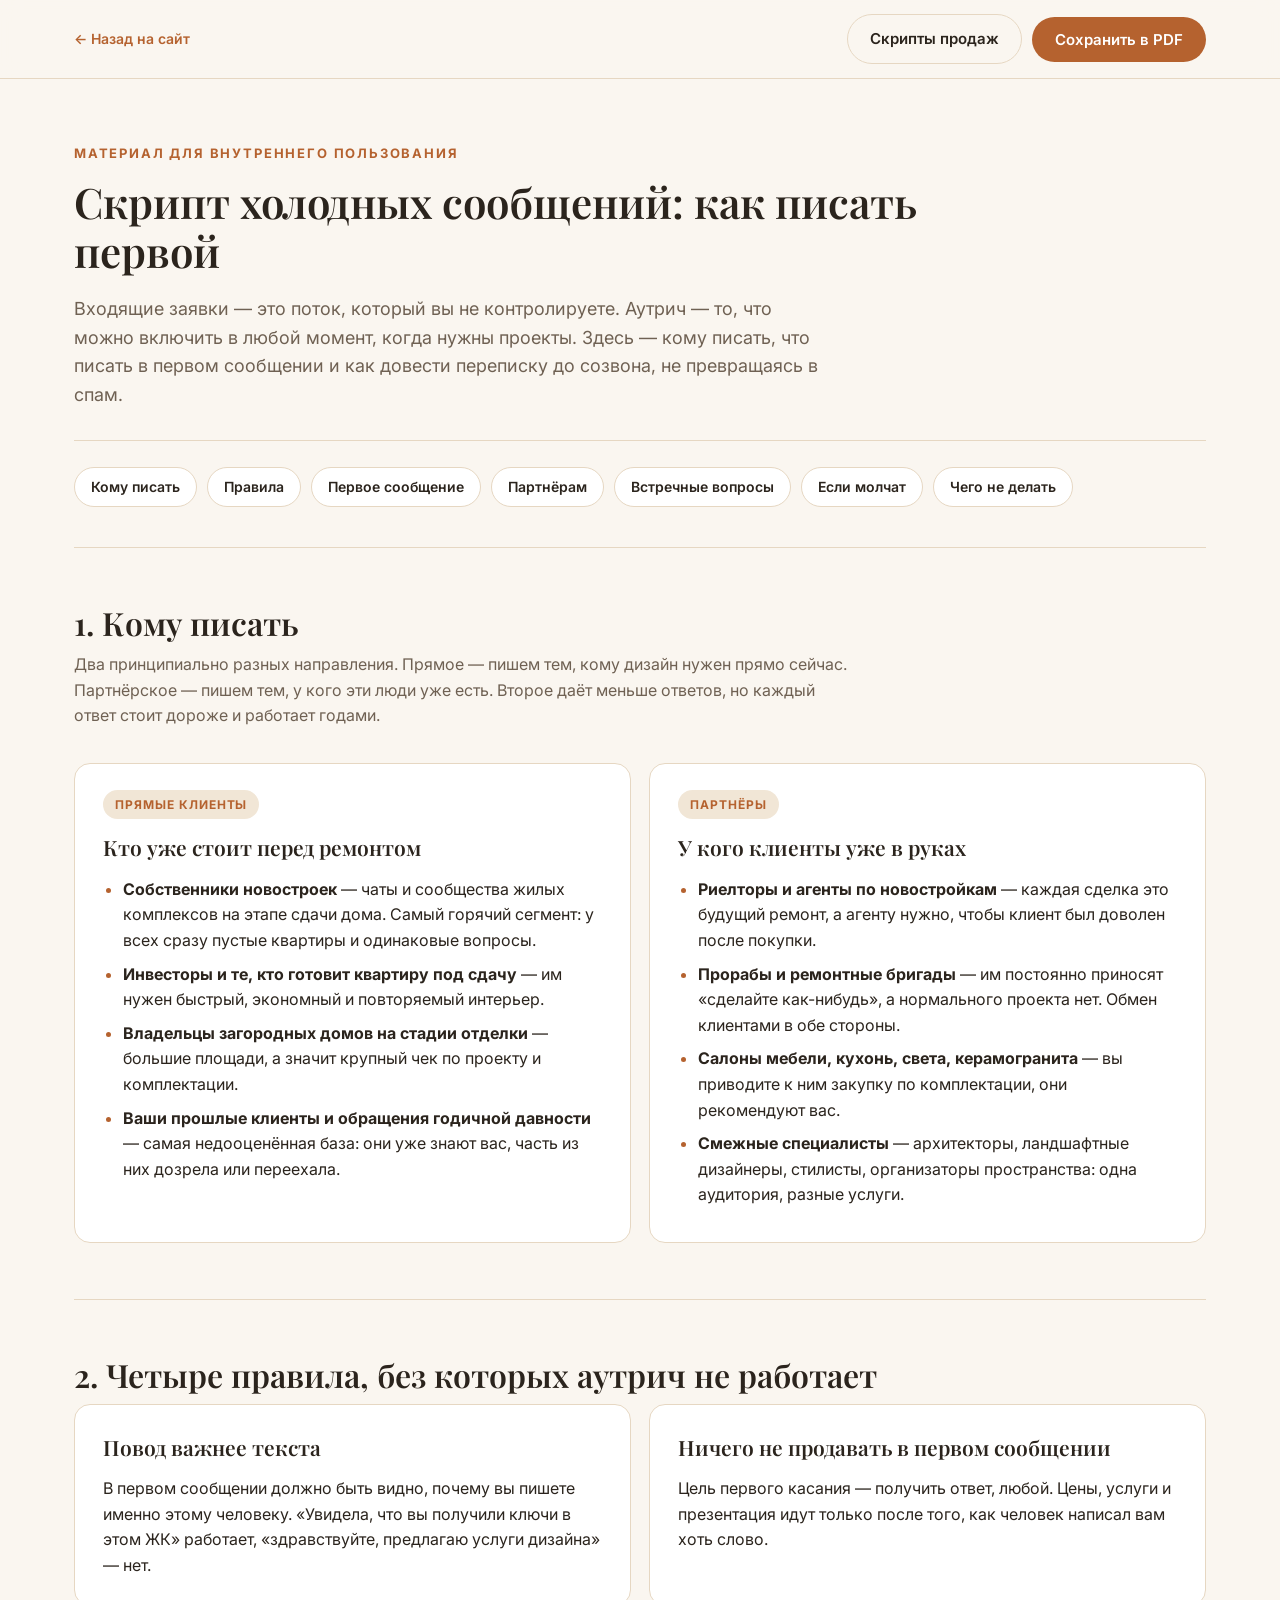
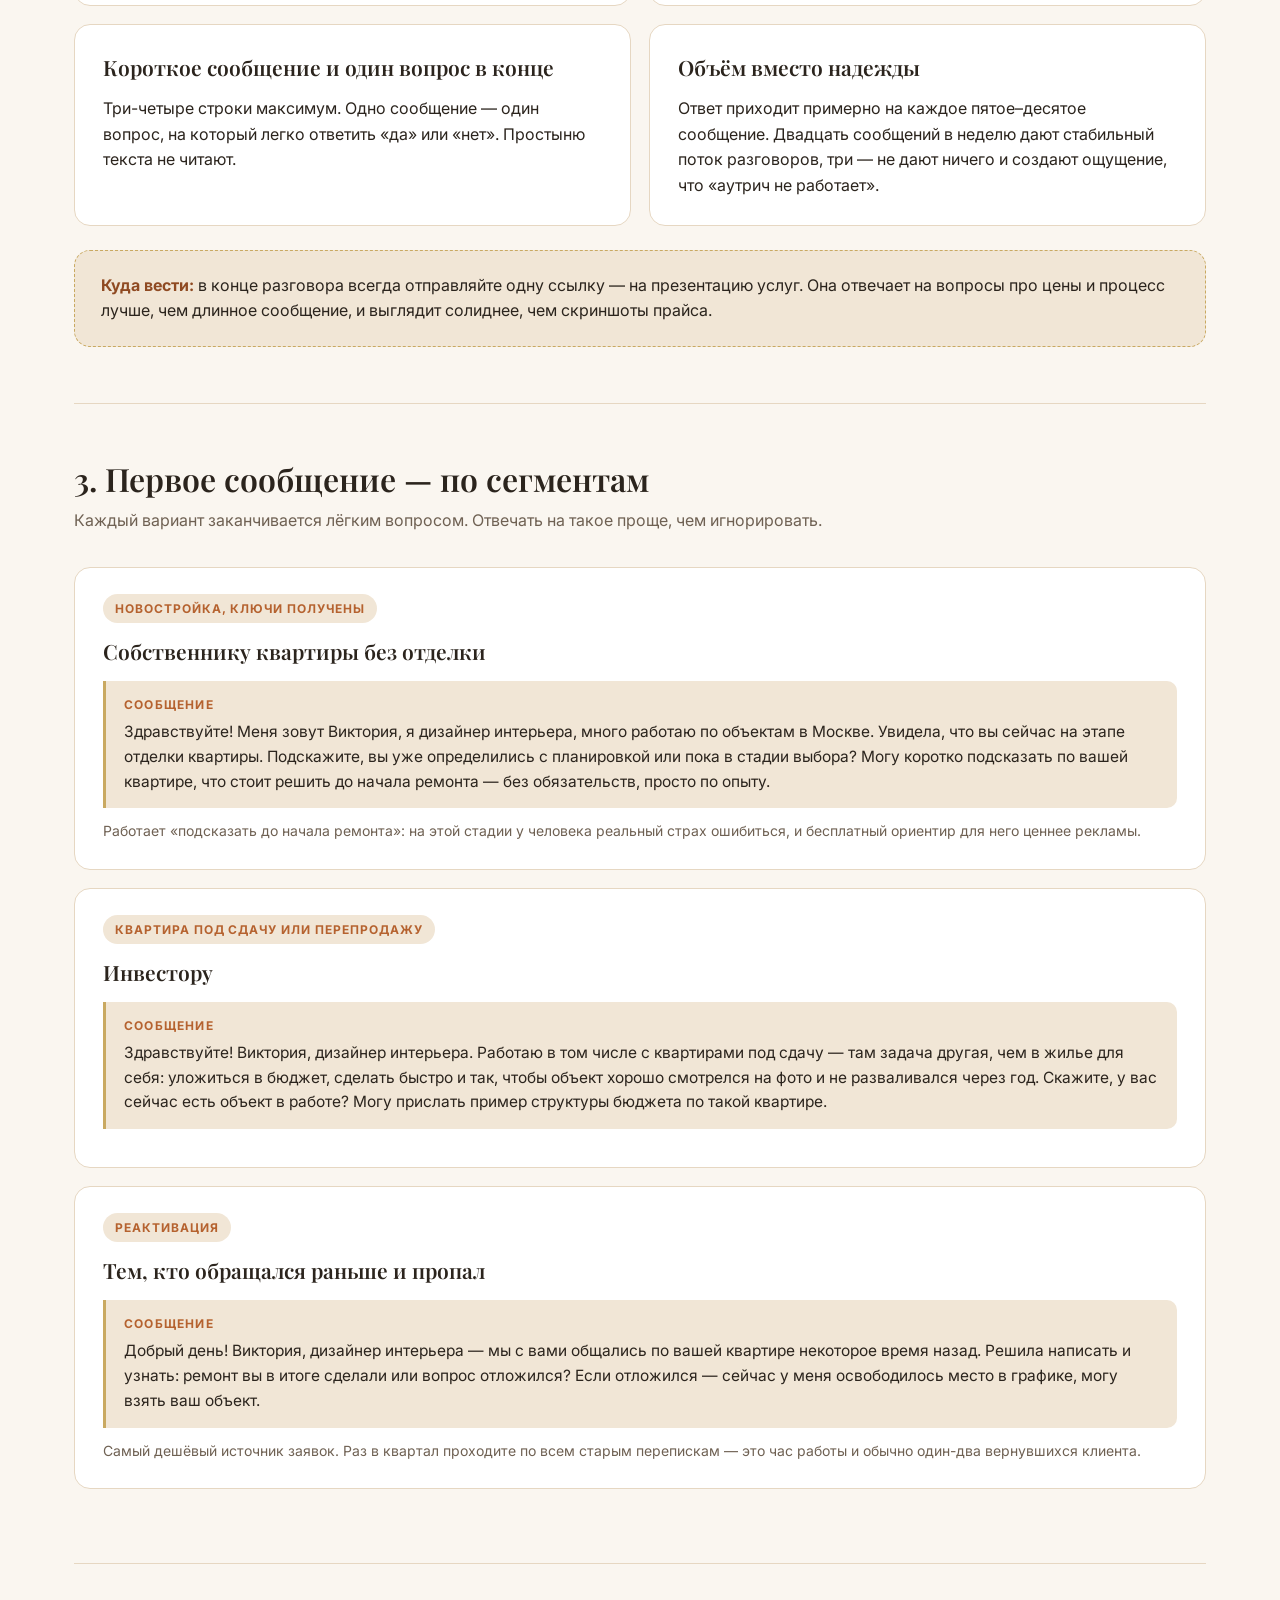
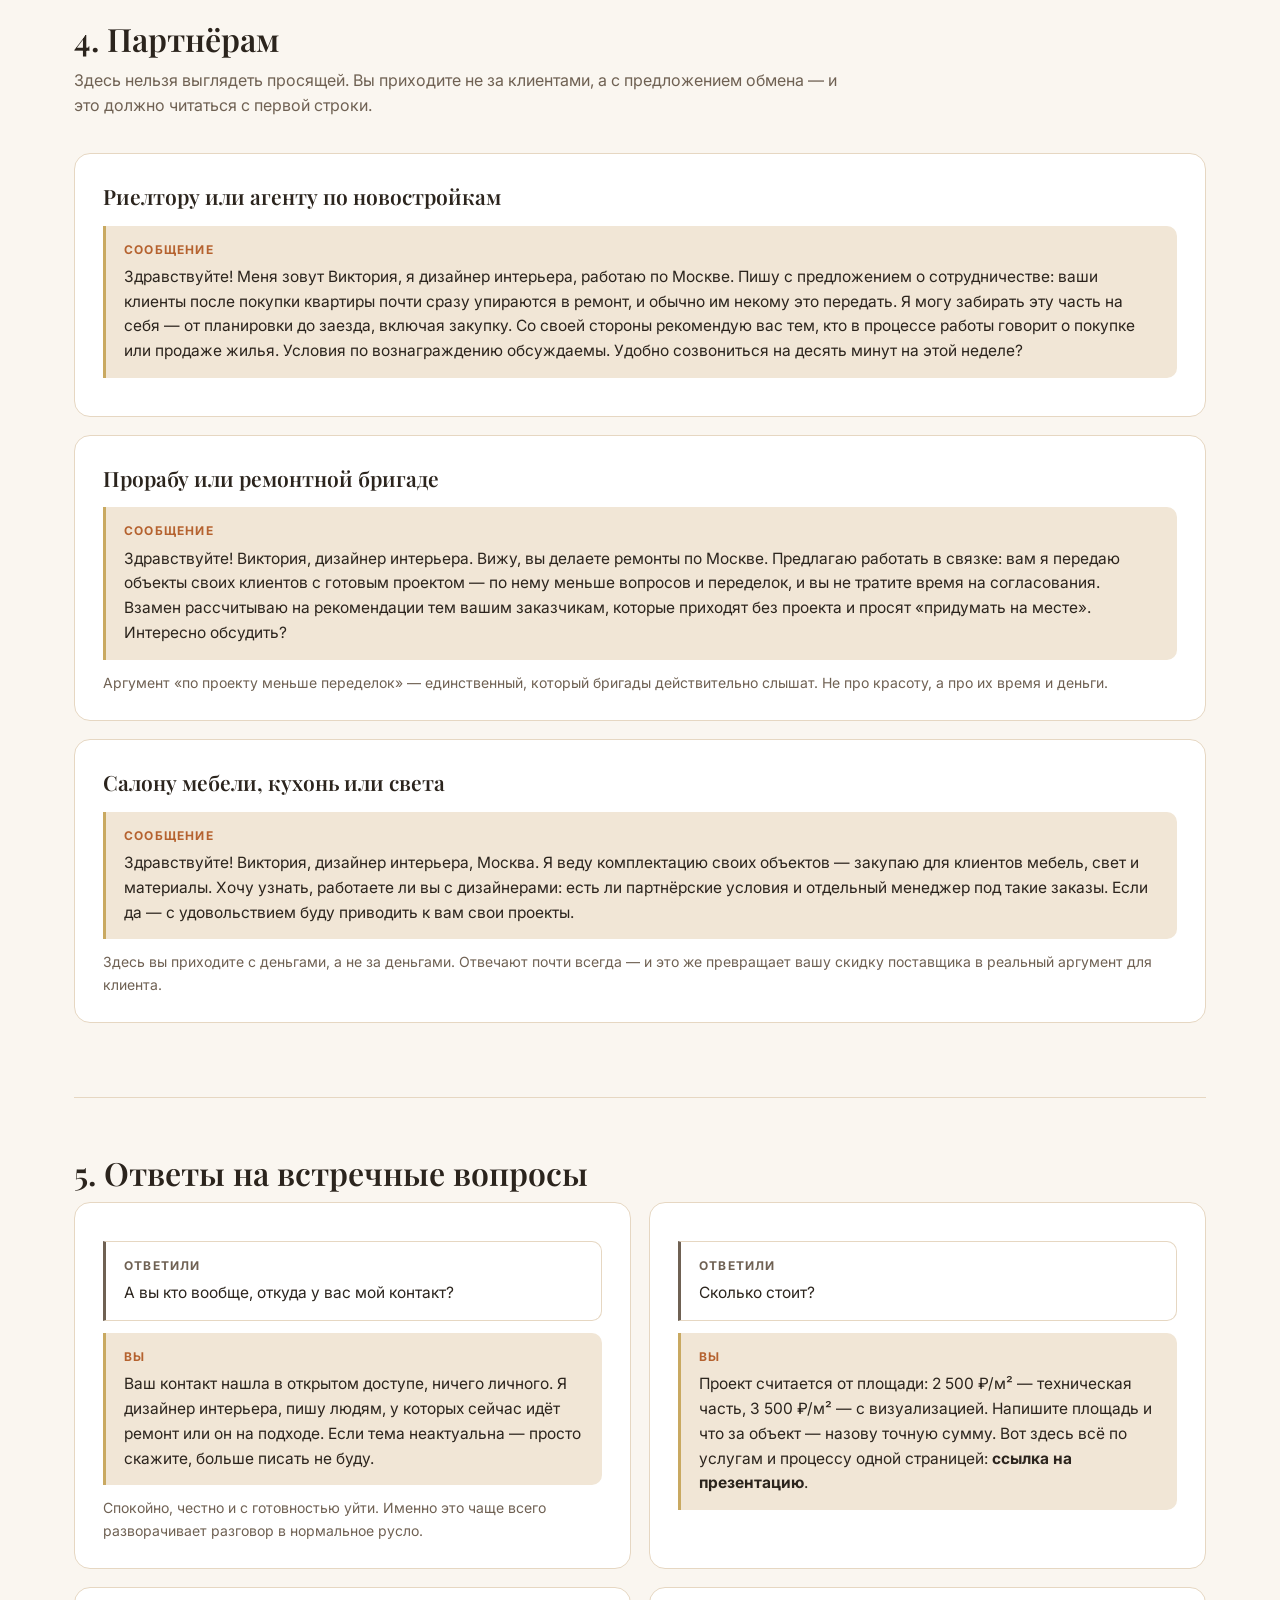
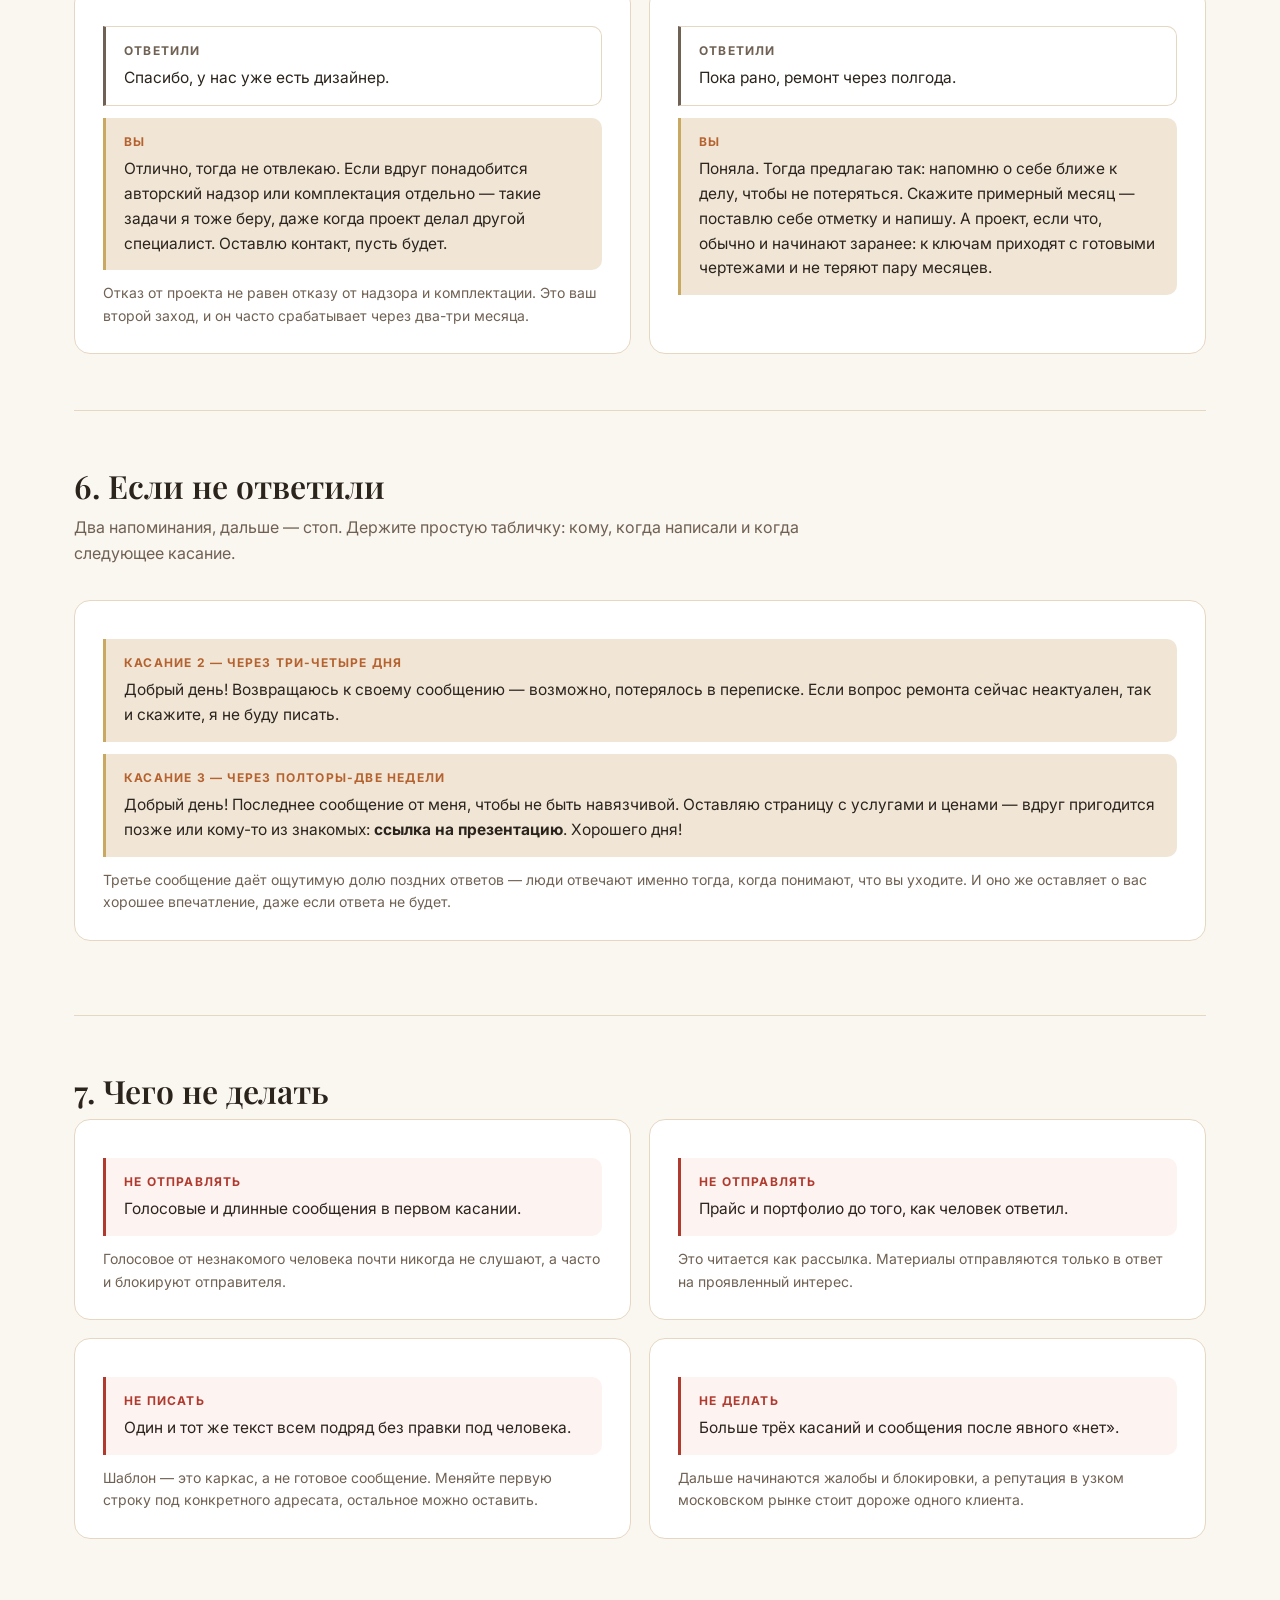
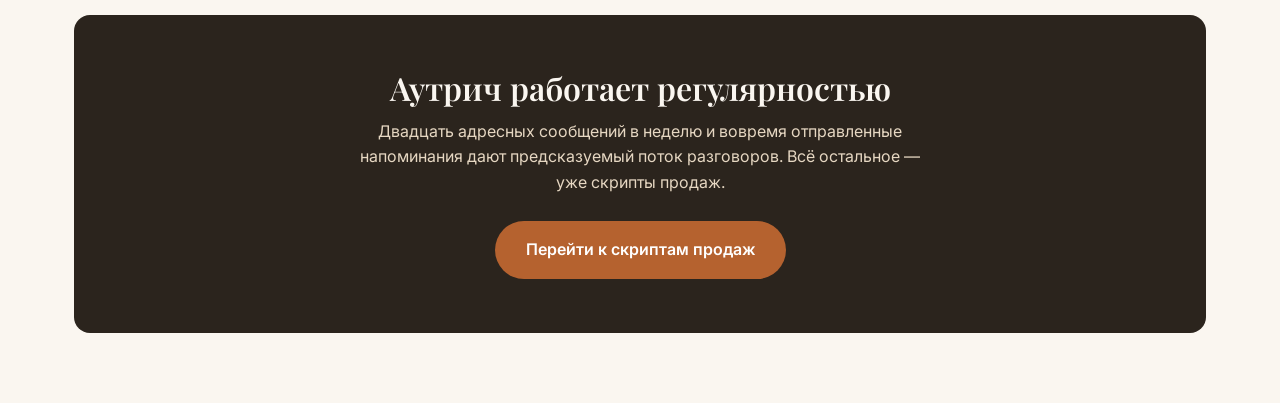
==== outreach.html @ 3065300c "Добавлены материалы: скрипты продаж, презентация услуг, скрипт аутрича Co-Authored-By: Claude Opus 5" ====
<!DOCTYPE html>
<html lang="ru">
<head>
<meta charset="UTF-8">
<meta name="viewport" content="width=device-width, initial-scale=1.0">
<title>Скрипт холодных сообщений — Виктория Стибунова, дизайн интерьера</title>
<meta name="description" content="Как писать первыми потенциальным клиентам и партнёрам: сегменты, первое сообщение, ответы на встречные вопросы, цепочка касаний.">
<meta name="robots" content="noindex">
<link rel="preconnect" href="https://fonts.googleapis.com">
<link rel="preconnect" href="https://fonts.gstatic.com" crossorigin>
<link href="https://fonts.googleapis.com/css2?family=Playfair+Display:wght@500;600;700&family=Inter:wght@400;500;600;700;800&display=swap" rel="stylesheet">
<link rel="stylesheet" href="styles.css">
<link rel="stylesheet" href="materials.css">
</head>
<body>

<div class="doc-bar">
  <div class="doc-bar__inner">
    <a href="index.html" class="doc-bar__back">← <span>Назад на сайт</span></a>
    <div class="doc-bar__actions">
      <a href="scripts.html" class="btn btn--ghost">Скрипты продаж</a>
      <button class="btn btn--primary" onclick="window.print()">Сохранить в PDF</button>
    </div>
  </div>
</div>

<div class="container">

  <section class="doc-hero">
    <p class="eyebrow">Материал для внутреннего пользования</p>
    <h1>Скрипт холодных сообщений: как писать первой</h1>
    <p class="doc-hero__lead">Входящие заявки — это поток, который вы не контролируете. Аутрич — то, что можно включить в любой момент, когда нужны проекты. Здесь — кому писать, что писать в первом сообщении и как довести переписку до созвона, не превращаясь в спам.</p>
    <nav class="toc">
      <a href="#who">Кому писать</a>
      <a href="#rules">Правила</a>
      <a href="#first">Первое сообщение</a>
      <a href="#partners">Партнёрам</a>
      <a href="#answers">Встречные вопросы</a>
      <a href="#followup">Если молчат</a>
      <a href="#stop">Чего не делать</a>
    </nav>
  </section>

  <section class="doc-section" id="who">
    <h2>1. Кому писать</h2>
    <p class="doc-section__lead">Два принципиально разных направления. Прямое — пишем тем, кому дизайн нужен прямо сейчас. Партнёрское — пишем тем, у кого эти люди уже есть. Второе даёт меньше ответов, но каждый ответ стоит дороже и работает годами.</p>

    <div class="grid-2">
      <div class="card">
        <span class="tag">Прямые клиенты</span>
        <p class="card__title">Кто уже стоит перед ремонтом</p>
        <ul class="ul">
          <li><b>Собственники новостроек</b> — чаты и сообщества жилых комплексов на этапе сдачи дома. Самый горячий сегмент: у всех сразу пустые квартиры и одинаковые вопросы.</li>
          <li><b>Инвесторы и те, кто готовит квартиру под сдачу</b> — им нужен быстрый, экономный и повторяемый интерьер.</li>
          <li><b>Владельцы загородных домов на стадии отделки</b> — большие площади, а значит крупный чек по проекту и комплектации.</li>
          <li><b>Ваши прошлые клиенты и обращения годичной давности</b> — самая недооценённая база: они уже знают вас, часть из них дозрела или переехала.</li>
        </ul>
      </div>
      <div class="card">
        <span class="tag">Партнёры</span>
        <p class="card__title">У кого клиенты уже в руках</p>
        <ul class="ul">
          <li><b>Риелторы и агенты по новостройкам</b> — каждая сделка это будущий ремонт, а агенту нужно, чтобы клиент был доволен после покупки.</li>
          <li><b>Прорабы и ремонтные бригады</b> — им постоянно приносят «сделайте как-нибудь», а нормального проекта нет. Обмен клиентами в обе стороны.</li>
          <li><b>Салоны мебели, кухонь, света, керамогранита</b> — вы приводите к ним закупку по комплектации, они рекомендуют вас.</li>
          <li><b>Смежные специалисты</b> — архитекторы, ландшафтные дизайнеры, стилисты, организаторы пространства: одна аудитория, разные услуги.</li>
        </ul>
      </div>
    </div>
  </section>

  <section class="doc-section" id="rules">
    <h2>2. Четыре правила, без которых аутрич не работает</h2>
    <div class="grid-2">
      <div class="card">
        <p class="card__title">Повод важнее текста</p>
        <p>В первом сообщении должно быть видно, почему вы пишете именно этому человеку. «Увидела, что вы получили ключи в этом ЖК» работает, «здравствуйте, предлагаю услуги дизайна» — нет.</p>
      </div>
      <div class="card">
        <p class="card__title">Ничего не продавать в первом сообщении</p>
        <p>Цель первого касания — получить ответ, любой. Цены, услуги и презентация идут только после того, как человек написал вам хоть слово.</p>
      </div>
      <div class="card">
        <p class="card__title">Короткое сообщение и один вопрос в конце</p>
        <p>Три-четыре строки максимум. Одно сообщение — один вопрос, на который легко ответить «да» или «нет». Простыню текста не читают.</p>
      </div>
      <div class="card">
        <p class="card__title">Объём вместо надежды</p>
        <p>Ответ приходит примерно на каждое пятое–десятое сообщение. Двадцать сообщений в неделю дают стабильный поток разговоров, три — не дают ничего и создают ощущение, что «аутрич не работает».</p>
      </div>
    </div>
    <div class="tip">
      <strong>Куда вести:</strong> в конце разговора всегда отправляйте одну ссылку — на презентацию услуг. Она отвечает на вопросы про цены и процесс лучше, чем длинное сообщение, и выглядит солиднее, чем скриншоты прайса.
    </div>
  </section>

  <section class="doc-section" id="first">
    <h2>3. Первое сообщение — по сегментам</h2>
    <p class="doc-section__lead">Каждый вариант заканчивается лёгким вопросом. Отвечать на такое проще, чем игнорировать.</p>

    <div class="card">
      <span class="tag">Новостройка, ключи получены</span>
      <p class="card__title">Собственнику квартиры без отделки</p>
      <div class="say">
        <span class="say__who">Сообщение</span>
        Здравствуйте! Меня зовут Виктория, я дизайнер интерьера, много работаю по объектам в Москве. Увидела, что вы сейчас на этапе отделки квартиры. Подскажите, вы уже определились с планировкой или пока в стадии выбора? Могу коротко подсказать по вашей квартире, что стоит решить до начала ремонта — без обязательств, просто по опыту.
      </div>
      <p class="card__note">Работает «подсказать до начала ремонта»: на этой стадии у человека реальный страх ошибиться, и бесплатный ориентир для него ценнее рекламы.</p>
    </div>

    <div class="card">
      <span class="tag">Квартира под сдачу или перепродажу</span>
      <p class="card__title">Инвестору</p>
      <div class="say">
        <span class="say__who">Сообщение</span>
        Здравствуйте! Виктория, дизайнер интерьера. Работаю в том числе с квартирами под сдачу — там задача другая, чем в жилье для себя: уложиться в бюджет, сделать быстро и так, чтобы объект хорошо смотрелся на фото и не разваливался через год. Скажите, у вас сейчас есть объект в работе? Могу прислать пример структуры бюджета по такой квартире.
      </div>
    </div>

    <div class="card">
      <span class="tag">Реактивация</span>
      <p class="card__title">Тем, кто обращался раньше и пропал</p>
      <div class="say">
        <span class="say__who">Сообщение</span>
        Добрый день! Виктория, дизайнер интерьера — мы с вами общались по вашей квартире некоторое время назад. Решила написать и узнать: ремонт вы в итоге сделали или вопрос отложился? Если отложился — сейчас у меня освободилось место в графике, могу взять ваш объект.
      </div>
      <p class="card__note">Самый дешёвый источник заявок. Раз в квартал проходите по всем старым перепискам — это час работы и обычно один-два вернувшихся клиента.</p>
    </div>
  </section>

  <section class="doc-section" id="partners">
    <h2>4. Партнёрам</h2>
    <p class="doc-section__lead">Здесь нельзя выглядеть просящей. Вы приходите не за клиентами, а с предложением обмена — и это должно читаться с первой строки.</p>

    <div class="card">
      <p class="card__title">Риелтору или агенту по новостройкам</p>
      <div class="say">
        <span class="say__who">Сообщение</span>
        Здравствуйте! Меня зовут Виктория, я дизайнер интерьера, работаю по Москве. Пишу с предложением о сотрудничестве: ваши клиенты после покупки квартиры почти сразу упираются в ремонт, и обычно им некому это передать. Я могу забирать эту часть на себя — от планировки до заезда, включая закупку. Со своей стороны рекомендую вас тем, кто в процессе работы говорит о покупке или продаже жилья. Условия по вознаграждению обсуждаемы. Удобно созвониться на десять минут на этой неделе?
      </div>
    </div>

    <div class="card">
      <p class="card__title">Прорабу или ремонтной бригаде</p>
      <div class="say">
        <span class="say__who">Сообщение</span>
        Здравствуйте! Виктория, дизайнер интерьера. Вижу, вы делаете ремонты по Москве. Предлагаю работать в связке: вам я передаю объекты своих клиентов с готовым проектом — по нему меньше вопросов и переделок, и вы не тратите время на согласования. Взамен рассчитываю на рекомендации тем вашим заказчикам, которые приходят без проекта и просят «придумать на месте». Интересно обсудить?
      </div>
      <p class="card__note">Аргумент «по проекту меньше переделок» — единственный, который бригады действительно слышат. Не про красоту, а про их время и деньги.</p>
    </div>

    <div class="card">
      <p class="card__title">Салону мебели, кухонь или света</p>
      <div class="say">
        <span class="say__who">Сообщение</span>
        Здравствуйте! Виктория, дизайнер интерьера, Москва. Я веду комплектацию своих объектов — закупаю для клиентов мебель, свет и материалы. Хочу узнать, работаете ли вы с дизайнерами: есть ли партнёрские условия и отдельный менеджер под такие заказы. Если да — с удовольствием буду приводить к вам свои проекты.
      </div>
      <p class="card__note">Здесь вы приходите с деньгами, а не за деньгами. Отвечают почти всегда — и это же превращает вашу скидку поставщика в реальный аргумент для клиента.</p>
    </div>
  </section>

  <section class="doc-section" id="answers">
    <h2>5. Ответы на встречные вопросы</h2>

    <div class="grid-2">
      <div class="card">
        <div class="say say--client"><span class="say__who">Ответили</span>А вы кто вообще, откуда у вас мой контакт?</div>
        <div class="say">
          <span class="say__who">Вы</span>
          Ваш контакт нашла в открытом доступе, ничего личного. Я дизайнер интерьера, пишу людям, у которых сейчас идёт ремонт или он на подходе. Если тема неактуальна — просто скажите, больше писать не буду.
        </div>
        <p class="card__note">Спокойно, честно и с готовностью уйти. Именно это чаще всего разворачивает разговор в нормальное русло.</p>
      </div>
      <div class="card">
        <div class="say say--client"><span class="say__who">Ответили</span>Сколько стоит?</div>
        <div class="say">
          <span class="say__who">Вы</span>
          Проект считается от площади: 2 500 ₽/м² — техническая часть, 3 500 ₽/м² — с визуализацией. Напишите площадь и что за объект — назову точную сумму. Вот здесь всё по услугам и процессу одной страницей: <b>ссылка на презентацию</b>.
        </div>
      </div>
      <div class="card">
        <div class="say say--client"><span class="say__who">Ответили</span>Спасибо, у нас уже есть дизайнер.</div>
        <div class="say">
          <span class="say__who">Вы</span>
          Отлично, тогда не отвлекаю. Если вдруг понадобится авторский надзор или комплектация отдельно — такие задачи я тоже беру, даже когда проект делал другой специалист. Оставлю контакт, пусть будет.
        </div>
        <p class="card__note">Отказ от проекта не равен отказу от надзора и комплектации. Это ваш второй заход, и он часто срабатывает через два-три месяца.</p>
      </div>
      <div class="card">
        <div class="say say--client"><span class="say__who">Ответили</span>Пока рано, ремонт через полгода.</div>
        <div class="say">
          <span class="say__who">Вы</span>
          Поняла. Тогда предлагаю так: напомню о себе ближе к делу, чтобы не потеряться. Скажите примерный месяц — поставлю себе отметку и напишу. А проект, если что, обычно и начинают заранее: к ключам приходят с готовыми чертежами и не теряют пару месяцев.
        </div>
      </div>
    </div>
  </section>

  <section class="doc-section" id="followup">
    <h2>6. Если не ответили</h2>
    <p class="doc-section__lead">Два напоминания, дальше — стоп. Держите простую табличку: кому, когда написали и когда следующее касание.</p>

    <div class="card">
      <div class="say">
        <span class="say__who">Касание 2 — через три-четыре дня</span>
        Добрый день! Возвращаюсь к своему сообщению — возможно, потерялось в переписке. Если вопрос ремонта сейчас неактуален, так и скажите, я не буду писать.
      </div>
      <div class="say">
        <span class="say__who">Касание 3 — через полторы-две недели</span>
        Добрый день! Последнее сообщение от меня, чтобы не быть навязчивой. Оставляю страницу с услугами и ценами — вдруг пригодится позже или кому-то из знакомых: <b>ссылка на презентацию</b>. Хорошего дня!
      </div>
      <p class="card__note">Третье сообщение даёт ощутимую долю поздних ответов — люди отвечают именно тогда, когда понимают, что вы уходите. И оно же оставляет о вас хорошее впечатление, даже если ответа не будет.</p>
    </div>
  </section>

  <section class="doc-section" id="stop">
    <h2>7. Чего не делать</h2>
    <div class="grid-2">
      <div class="card">
        <div class="say say--stop"><span class="say__who">Не отправлять</span>Голосовые и длинные сообщения в первом касании.</div>
        <p class="card__note">Голосовое от незнакомого человека почти никогда не слушают, а часто и блокируют отправителя.</p>
      </div>
      <div class="card">
        <div class="say say--stop"><span class="say__who">Не отправлять</span>Прайс и портфолио до того, как человек ответил.</div>
        <p class="card__note">Это читается как рассылка. Материалы отправляются только в ответ на проявленный интерес.</p>
      </div>
      <div class="card">
        <div class="say say--stop"><span class="say__who">Не писать</span>Один и тот же текст всем подряд без правки под человека.</div>
        <p class="card__note">Шаблон — это каркас, а не готовое сообщение. Меняйте первую строку под конкретного адресата, остальное можно оставить.</p>
      </div>
      <div class="card">
        <div class="say say--stop"><span class="say__who">Не делать</span>Больше трёх касаний и сообщения после явного «нет».</div>
        <p class="card__note">Дальше начинаются жалобы и блокировки, а репутация в узком московском рынке стоит дороже одного клиента.</p>
      </div>
    </div>
  </section>

  <div class="cta-final">
    <h2>Аутрич работает регулярностью</h2>
    <p>Двадцать адресных сообщений в неделю и вовремя отправленные напоминания дают предсказуемый поток разговоров. Всё остальное — уже скрипты продаж.</p>
    <a href="scripts.html" class="btn btn--primary btn--lg">Перейти к скриптам продаж</a>
  </div>

</div>

</body>
</html>
---- styles.css ----
:root {
  --cream: #faf6f0;
  --cream-2: #f1e6d6;
  --white: #ffffff;
  --stone: #e6d7c2;
  --ink: #2b241d;
  --ink-soft: #6f6153;
  --accent: #b5622f;
  --accent-dark: #8f4a22;
  --gold: #c9a961;
  --radius: 16px;
  --shadow: 0 20px 50px -25px rgba(43, 36, 29, 0.28);
  --font-head: 'Playfair Display', serif;
  --font-body: 'Inter', sans-serif;
}

* { box-sizing: border-box; margin: 0; padding: 0; }

html { scroll-behavior: smooth; }

body {
  font-family: var(--font-body);
  color: var(--ink);
  background: var(--cream);
  line-height: 1.6;
  -webkit-font-smoothing: antialiased;
}

img { max-width: 100%; display: block; }

.container {
  max-width: 1180px;
  margin: 0 auto;
  padding: 0 24px;
}

h1, h2, h3 {
  font-family: var(--font-head);
  color: var(--ink);
  font-weight: 600;
  line-height: 1.18;
}

a { color: inherit; text-decoration: none; }

.eyebrow {
  font-size: 13px;
  font-weight: 700;
  letter-spacing: 0.14em;
  text-transform: uppercase;
  color: var(--accent);
  margin-bottom: 14px;
}
.eyebrow--center { text-align: center; }

.section { padding: 100px 0; }
.section--alt { background: var(--cream-2); }

.section__title {
  font-size: 40px;
  max-width: 720px;
  margin-bottom: 56px;
}
.section__title--center { margin-left: auto; margin-right: auto; text-align: center; }

/* Buttons */
.btn {
  display: inline-flex;
  align-items: center;
  justify-content: center;
  gap: 8px;
  padding: 12px 22px;
  border-radius: 999px;
  font-weight: 600;
  font-size: 15px;
  border: 1.5px solid transparent;
  cursor: pointer;
  transition: all 0.2s ease;
  white-space: nowrap;
  font-family: var(--font-body);
}
.btn--primary { background: var(--accent); color: var(--white); }
.btn--primary:hover { background: var(--accent-dark); }
.btn--outline { border-color: var(--accent); color: var(--accent); }
.btn--outline:hover { background: var(--accent); color: var(--white); }
.btn--ghost { color: var(--ink); border-color: var(--stone); }
.btn--ghost:hover { border-color: var(--accent); color: var(--accent); }
.btn--lg { padding: 15px 30px; font-size: 16px; }

/* Header */
.header {
  position: sticky;
  top: 0;
  z-index: 100;
  background: rgba(250, 246, 240, 0.88);
  backdrop-filter: blur(10px);
  border-bottom: 1px solid transparent;
  transition: border-color 0.2s ease, box-shadow 0.2s ease;
}
.header.scrolled { border-color: var(--stone); box-shadow: 0 8px 24px -20px rgba(0,0,0,0.3); }
.header__inner {
  display: flex;
  align-items: center;
  justify-content: space-between;
  gap: 24px;
  min-width: 0;
  padding: 18px 24px;
}
.logo {
  flex-shrink: 0;
  font-family: var(--font-head);
  font-size: 21px;
  font-weight: 700;
  color: var(--accent);
}
.logo__suffix { font-family: var(--font-body); font-size: 13px; font-weight: 500; color: var(--ink-soft); }
.nav { display: flex; align-items: center; gap: 26px; }
.nav a { white-space: nowrap; font-size: 15px; font-weight: 500; color: var(--ink); transition: color 0.15s; }
.nav a:hover { color: var(--accent); }
.header__actions { display: flex; align-items: center; gap: 12px; flex-shrink: 0; }
.header__tg { white-space: nowrap; }
.burger { display: none; flex-direction: column; justify-content: center; gap: 5px; width: 36px; height: 36px; background: none; border: none; cursor: pointer; }
.burger span { display: block; width: 22px; height: 2px; background: var(--ink); transition: 0.2s; }
.burger.is-open span:nth-child(1) { transform: translateY(7px) rotate(45deg); }
.burger.is-open span:nth-child(2) { opacity: 0; }
.burger.is-open span:nth-child(3) { transform: translateY(-7px) rotate(-45deg); }

/* Hero */
.hero {
  padding: 72px 0 100px;
  position: relative;
  background:
    radial-gradient(circle at 85% 8%, rgba(181,98,47,0.14), transparent 45%),
    linear-gradient(180deg, var(--cream-2) 0%, var(--cream) 60%);
}
.hero__inner { display: grid; grid-template-columns: 1.1fr 0.9fr; gap: 60px; align-items: center; position: relative; z-index: 1; }
.hero__text h1 { font-size: 48px; margin-bottom: 22px; }
.hero__lead { font-size: 18px; color: var(--ink-soft); margin-bottom: 32px; max-width: 520px; }
.hero__cta { display: flex; gap: 14px; flex-wrap: wrap; margin-bottom: 48px; }
.hero__stats { display: grid; grid-template-columns: repeat(3, auto); gap: 28px; }
.stat { display: flex; flex-direction: column; }
.stat__num { font-family: var(--font-head); font-size: 28px; font-weight: 700; color: var(--accent); display: inline-block; }
.stat__suffix { font-family: var(--font-head); font-size: 28px; font-weight: 700; color: var(--accent); }
.stat__label { font-size: 13px; color: var(--ink-soft); margin-top: 4px; max-width: 140px; }

.hero__card {
  background: var(--white);
  border: 1px solid var(--stone);
  border-radius: var(--radius);
  padding: 32px;
  box-shadow: var(--shadow);
}
.hero__card-title { font-family: var(--font-head); font-size: 18px; margin-bottom: 18px; color: var(--ink); }
.hero__card-row { display: flex; justify-content: space-between; align-items: baseline; gap: 16px; padding: 12px 0; }
.hero__card-row--muted .hero__card-label,
.hero__card-row--muted .hero__card-value { color: var(--ink-soft); font-size: 14px; }
.hero__card-label { font-size: 15px; }
.hero__card-value { font-family: var(--font-head); font-weight: 700; color: var(--accent); white-space: nowrap; }
.hero__card-divider { height: 1px; background: var(--stone); margin: 8px 0; }
.hero__card-note { margin-top: 18px; font-size: 13px; color: var(--ink-soft); }

/* Advantages */
.adv-grid { display: grid; grid-template-columns: repeat(3, 1fr); gap: 28px; }
.adv { background: var(--white); border: 1px solid var(--stone); border-radius: var(--radius); padding: 30px; }
.adv__icon { width: 52px; height: 52px; border-radius: 12px; background: var(--cream-2); color: var(--accent); display: flex; align-items: center; justify-content: center; margin-bottom: 18px; }
.adv h3 { font-size: 19px; margin-bottom: 10px; }
.adv p { color: var(--ink-soft); font-size: 15px; }

/* Services */
.srv-grid { display: grid; grid-template-columns: repeat(3, 1fr); gap: 24px; }
.srv { background: var(--white); border: 1px solid var(--stone); border-radius: var(--radius); padding: 26px; display: flex; flex-direction: column; gap: 10px; }
.srv h3 { font-size: 18px; }
.srv p { color: var(--ink-soft); font-size: 14px; flex-grow: 1; }
.srv__price { font-family: var(--font-head); font-weight: 700; color: var(--accent-dark); font-size: 16px; }

/* Price table */
.price-table { overflow-x: auto; border: 1px solid var(--stone); border-radius: var(--radius); background: var(--white); }
.price-table table { width: 100%; border-collapse: collapse; min-width: 480px; }
.price-table th, .price-table td { text-align: left; padding: 16px 24px; font-size: 15px; }
.price-table th { background: var(--cream-2); font-weight: 700; color: var(--ink); }
.price-table td:last-child, .price-table th:last-child { text-align: right; font-family: var(--font-head); font-weight: 700; color: var(--accent); white-space: nowrap; }
.price-table tbody tr + tr { border-top: 1px solid var(--stone); }
.price-note { margin-top: 20px; color: var(--ink-soft); font-size: 14px; text-align: center; }

/* Steps */
.steps { display: grid; grid-template-columns: repeat(3, 1fr); gap: 22px; }
.step { background: var(--white); border: 1px solid var(--stone); border-radius: var(--radius); padding: 26px 22px; }
.step__num { font-family: var(--font-head); font-size: 26px; font-weight: 700; color: var(--stone); }
.step h3 { font-size: 16px; margin: 12px 0 8px; }
.step p { font-size: 14px; color: var(--ink-soft); }

/* Fit */
.fit-grid { display: grid; grid-template-columns: repeat(2, 1fr); gap: 24px; }
.fit { background: var(--white); border: 1px solid var(--stone); border-radius: var(--radius); padding: 30px; }
.fit h3 { font-size: 19px; margin-bottom: 10px; color: var(--accent-dark); }
.fit p { color: var(--ink-soft); font-size: 15px; }

/* Styles grid (без фото) */
.style-grid { display: grid; grid-template-columns: repeat(3, 1fr); gap: 22px; }
.style-card { background: var(--white); border: 1px solid var(--stone); border-radius: var(--radius); padding: 28px; text-align: center; }
.style-card__icon { width: 48px; height: 48px; margin: 0 auto 16px; border-radius: 50%; background: var(--cream-2); color: var(--accent); display: flex; align-items: center; justify-content: center; }
.style-card h3 { font-size: 17px; margin-bottom: 8px; }
.style-card p { color: var(--ink-soft); font-size: 14px; }

/* FAQ */
.faq { max-width: 780px; margin: 0 auto; display: flex; flex-direction: column; gap: 12px; }
.faq__item { background: var(--white); border: 1px solid var(--stone); border-radius: 12px; padding: 20px 24px; }
.faq__item summary { cursor: pointer; font-weight: 600; font-size: 16px; list-style: none; position: relative; padding-right: 28px; }
.faq__item summary::-webkit-details-marker { display: none; }
.faq__item summary::after { content: '+'; position: absolute; right: 0; top: -2px; font-size: 22px; color: var(--accent); }
.faq__item[open] summary::after { content: '–'; }
.faq__item p { margin-top: 14px; color: var(--ink-soft); font-size: 15px; }

/* Form */
.form-section { display: grid; grid-template-columns: 1fr 1fr; gap: 48px; align-items: stretch; }
.form-col h2 { font-size: 32px; margin-bottom: 14px; }
.form-lead { color: var(--ink-soft); margin-bottom: 28px; }
.form { display: flex; flex-direction: column; gap: 18px; }
.form__row { display: grid; grid-template-columns: 1fr 1fr; gap: 18px; }
.form label { display: flex; flex-direction: column; gap: 8px; font-size: 14px; font-weight: 600; }
.form input, .form textarea {
  font-family: var(--font-body);
  font-size: 15px;
  padding: 13px 16px;
  border: 1.5px solid var(--stone);
  border-radius: 10px;
  background: var(--white);
  color: var(--ink);
  resize: vertical;
}
.form input:focus, .form textarea:focus { outline: none; border-color: var(--accent); }
.form__submit { margin-top: 4px; }
.form__privacy { font-size: 12px; color: var(--ink-soft); }
.form-side {
  background: var(--white);
  border: 1px solid var(--stone);
  border-radius: var(--radius);
  box-shadow: var(--shadow);
  padding: 32px;
  display: flex;
  flex-direction: column;
  justify-content: center;
  gap: 18px;
}
.form-side h3 { font-size: 20px; }
.form-side p { color: var(--ink-soft); font-size: 15px; }
.form-side__links { display: flex; flex-direction: column; gap: 12px; margin-top: 6px; }
.form-side__links a { font-weight: 600; color: var(--accent); }
.form-side__links a:hover { color: var(--accent-dark); }

/* Footer */
.footer { background: var(--ink); color: #efe6da; padding: 72px 0 0; }
.footer__inner { display: grid; grid-template-columns: 1.4fr 1fr 1fr 1fr; gap: 40px; padding-bottom: 48px; border-bottom: 1px solid rgba(239,230,218,0.15); }
.footer__brand p { margin-top: 16px; color: rgba(239,230,218,0.7); font-size: 14px; max-width: 320px; }
.logo--footer { color: #efe6da; }
.logo--footer .logo__suffix { color: rgba(239,230,218,0.6); }
.footer__col h4 { font-size: 14px; text-transform: uppercase; letter-spacing: 0.08em; margin-bottom: 16px; color: rgba(239,230,218,0.6); }
.footer__col a, .footer__col p { display: block; margin-bottom: 10px; color: rgba(239,230,218,0.85); font-size: 15px; }
.footer__col a:hover { color: #fff; }
.footer__muted { color: rgba(239,230,218,0.5) !important; font-size: 13px !important; }
.footer__bottom { display: flex; justify-content: space-between; align-items: center; padding: 24px 0; font-size: 13px; color: rgba(239,230,218,0.55); flex-wrap: wrap; gap: 12px; }

/* FAB */
.fab {
  position: fixed;
  right: 24px;
  bottom: 24px;
  width: 56px;
  height: 56px;
  border-radius: 50%;
  background: var(--accent);
  color: #fff;
  display: flex;
  align-items: center;
  justify-content: center;
  box-shadow: 0 12px 30px -10px rgba(181,98,47,0.6);
  z-index: 90;
  transition: transform 0.2s ease;
}
.fab:hover { transform: translateY(-3px); }

/* Reveal animation */
.reveal { opacity: 0; transform: translateY(24px); transition: opacity 0.6s ease, transform 0.6s ease; }
.reveal.is-visible { opacity: 1; transform: translateY(0); }

/* ===== BREAKPOINTS ===== */
@media (max-width: 1180px) {
  .nav { gap: 16px; }
  .nav a { font-size: 14px; }
}

@media (max-width: 1100px) {
  .nav { display: none; }
  .burger { display: flex; }
  .nav.is-open {
    display: flex;
    flex-direction: column;
    position: absolute;
    top: 100%;
    left: 0;
    right: 0;
    background: var(--cream);
    border-bottom: 1px solid var(--stone);
    padding: 16px 24px 24px;
    gap: 4px;
  }
  .nav.is-open a { padding: 10px 0; }
  .adv-grid, .srv-grid, .style-grid { grid-template-columns: repeat(2, 1fr); }
  .steps { grid-template-columns: repeat(2, 1fr); }
}

@media (max-width: 900px) {
  .header__tg { display: none; }
  .hero__inner { grid-template-columns: 1fr; }
  .hero__text h1 { font-size: 34px; }
  .hero__stats { grid-template-columns: repeat(3, auto); row-gap: 22px; }
  .adv-grid, .srv-grid, .style-grid { grid-template-columns: repeat(2, 1fr); }
  .steps { grid-template-columns: repeat(2, 1fr); }
  .fit-grid { grid-template-columns: 1fr; }
  .form-section { grid-template-columns: 1fr; }
  .footer__inner { grid-template-columns: 1fr 1fr; }
  .section { padding: 72px 0; }
  .section__title { font-size: 26px; }
}

@media (max-width: 560px) {
  .header__tg { display: none; }
  .adv-grid, .srv-grid, .steps, .style-grid { grid-template-columns: 1fr; }
  .form__row { grid-template-columns: 1fr; }
  .hero__stats { grid-template-columns: repeat(2, auto); }
  .footer__inner { grid-template-columns: 1fr; }
}

@media (max-width: 380px) {
  .logo__suffix { display: none; }
  .hero__text h1 { font-size: 28px; }
}
---- materials.css ----
/* Стили для материалов: скрипты продаж, презентация, аутрич */

.doc-bar {
  position: sticky;
  top: 0;
  z-index: 50;
  background: rgba(250, 246, 240, 0.94);
  backdrop-filter: blur(10px);
  border-bottom: 1px solid var(--stone);
}
.doc-bar__inner {
  display: flex;
  align-items: center;
  justify-content: space-between;
  gap: 16px;
  padding: 14px 24px;
  max-width: 1180px;
  margin: 0 auto;
}
.doc-bar__back { font-weight: 600; font-size: 14px; color: var(--accent); }
.doc-bar__back:hover { color: var(--accent-dark); }
.doc-bar__actions { display: flex; gap: 10px; align-items: center; }

.doc-hero { padding: 64px 0 40px; }
.doc-hero h1 { font-size: 42px; max-width: 860px; margin-bottom: 18px; }
.doc-hero__lead { font-size: 18px; color: var(--ink-soft); max-width: 760px; }

.toc {
  display: flex;
  flex-wrap: wrap;
  gap: 10px;
  margin-top: 30px;
  padding-top: 26px;
  border-top: 1px solid var(--stone);
}
.toc a {
  font-size: 14px;
  font-weight: 600;
  padding: 8px 16px;
  border-radius: 999px;
  background: var(--white);
  border: 1px solid var(--stone);
  transition: all 0.2s ease;
}
.toc a:hover { border-color: var(--accent); color: var(--accent); }

.doc-section { padding: 56px 0; border-top: 1px solid var(--stone); }
.doc-section:first-of-type { border-top: none; }
.doc-section h2 { font-size: 32px; margin-bottom: 10px; }
.doc-section__lead { color: var(--ink-soft); max-width: 780px; margin-bottom: 34px; }

.card {
  background: var(--white);
  border: 1px solid var(--stone);
  border-radius: var(--radius);
  padding: 26px 28px;
  margin-bottom: 18px;
}
.card__title {
  font-family: var(--font-head);
  font-size: 21px;
  font-weight: 600;
  margin-bottom: 12px;
}
.card__note { font-size: 14px; color: var(--ink-soft); margin-top: 12px; }
.card p + p { margin-top: 10px; }

.card__step {
  display: inline-flex;
  align-items: center;
  justify-content: center;
  width: 30px;
  height: 30px;
  border-radius: 50%;
  background: var(--accent);
  color: var(--white);
  font-size: 14px;
  font-weight: 700;
  font-family: var(--font-body);
  margin-right: 12px;
  flex: none;
}
.card__head { display: flex; align-items: center; margin-bottom: 14px; }
.card__head .card__title { margin-bottom: 0; }

.say {
  border-left: 3px solid var(--gold);
  background: var(--cream-2);
  border-radius: 0 10px 10px 0;
  padding: 14px 18px;
  margin: 12px 0;
  font-size: 15.5px;
}
.say + .say { margin-top: 10px; }
.say__who {
  display: block;
  font-size: 12px;
  font-weight: 700;
  letter-spacing: 0.1em;
  text-transform: uppercase;
  color: var(--accent);
  margin-bottom: 6px;
}
.say--client {
  border-left-color: var(--ink-soft);
  background: var(--white);
  border: 1px solid var(--stone);
  border-left: 3px solid var(--ink-soft);
}
.say--client .say__who { color: var(--ink-soft); }
.say--stop {
  border-left-color: #b03a2e;
  background: #fdf3f1;
}
.say--stop .say__who { color: #b03a2e; }

.ul { margin: 12px 0 0 20px; }
.ul li { margin-bottom: 8px; }
.ul li::marker { color: var(--accent); }

.grid-2 { display: grid; grid-template-columns: repeat(2, 1fr); gap: 18px; }
.grid-2 .card { margin-bottom: 0; }
.grid-3 { display: grid; grid-template-columns: repeat(3, 1fr); gap: 18px; }
.grid-3 .card { margin-bottom: 0; }

.tag {
  display: inline-block;
  font-size: 12px;
  font-weight: 700;
  letter-spacing: 0.08em;
  text-transform: uppercase;
  color: var(--accent);
  background: var(--cream-2);
  border-radius: 999px;
  padding: 5px 12px;
  margin-bottom: 12px;
}

.tip {
  background: var(--cream-2);
  border-radius: var(--radius);
  padding: 22px 26px;
  margin-top: 24px;
  border: 1px dashed var(--gold);
}
.tip strong { color: var(--accent-dark); }

.calc { width: 100%; border-collapse: collapse; margin-top: 16px; font-size: 15px; }
.calc td { padding: 12px 0; border-bottom: 1px solid var(--stone); }
.calc td:last-child { text-align: right; font-weight: 600; white-space: nowrap; }
.calc tr:last-child td { border-bottom: none; font-size: 17px; padding-top: 16px; }
.calc tr:last-child td:last-child { color: var(--accent); }

.pitch { text-align: center; padding: 70px 0 40px; }
.pitch h1 { font-size: 52px; margin: 14px auto 20px; max-width: 900px; }
.pitch__lead { font-size: 19px; color: var(--ink-soft); max-width: 700px; margin: 0 auto 30px; }
.pitch__meta {
  display: flex;
  justify-content: center;
  flex-wrap: wrap;
  gap: 34px;
  padding-top: 28px;
  border-top: 1px solid var(--stone);
  max-width: 800px;
  margin: 0 auto;
}
.pitch__meta div { text-align: center; }
.pitch__meta b { display: block; font-family: var(--font-head); font-size: 26px; color: var(--accent); }
.pitch__meta span { font-size: 13px; color: var(--ink-soft); }

.offer {
  display: flex;
  justify-content: space-between;
  align-items: baseline;
  gap: 20px;
  padding: 18px 0;
  border-bottom: 1px solid var(--stone);
}
.offer:last-child { border-bottom: none; }
.offer__name { font-weight: 600; }
.offer__desc { display: block; font-weight: 400; font-size: 14px; color: var(--ink-soft); margin-top: 4px; }
.offer__price { white-space: nowrap; font-family: var(--font-head); font-size: 20px; color: var(--accent); }

.cta-final {
  background: var(--ink);
  border-radius: var(--radius);
  padding: 54px 40px;
  text-align: center;
  margin: 20px 0 70px;
}
.cta-final h2 { color: var(--cream); font-size: 32px; margin-bottom: 12px; }
.cta-final p { color: var(--stone); max-width: 560px; margin: 0 auto 26px; }

@media (max-width: 860px) {
  .grid-2, .grid-3 { grid-template-columns: 1fr; }
  .doc-hero h1 { font-size: 30px; }
  .pitch h1 { font-size: 34px; }
  .doc-section h2 { font-size: 25px; }
  .doc-bar__inner { padding: 12px 18px; }
  .doc-bar__back span { display: none; }
  .offer { flex-direction: column; gap: 6px; }
}

@media print {
  .doc-bar, .toc, .fab, .no-print { display: none !important; }
  body { background: #fff; font-size: 12pt; }
  .card, .tip, .say { break-inside: avoid; }
  .doc-section { padding: 22px 0; page-break-inside: auto; }
  .cta-final { background: #fff; border: 2px solid var(--ink); }
  .cta-final h2 { color: var(--ink); }
  .cta-final p { color: var(--ink-soft); }
  a { text-decoration: none; }
}
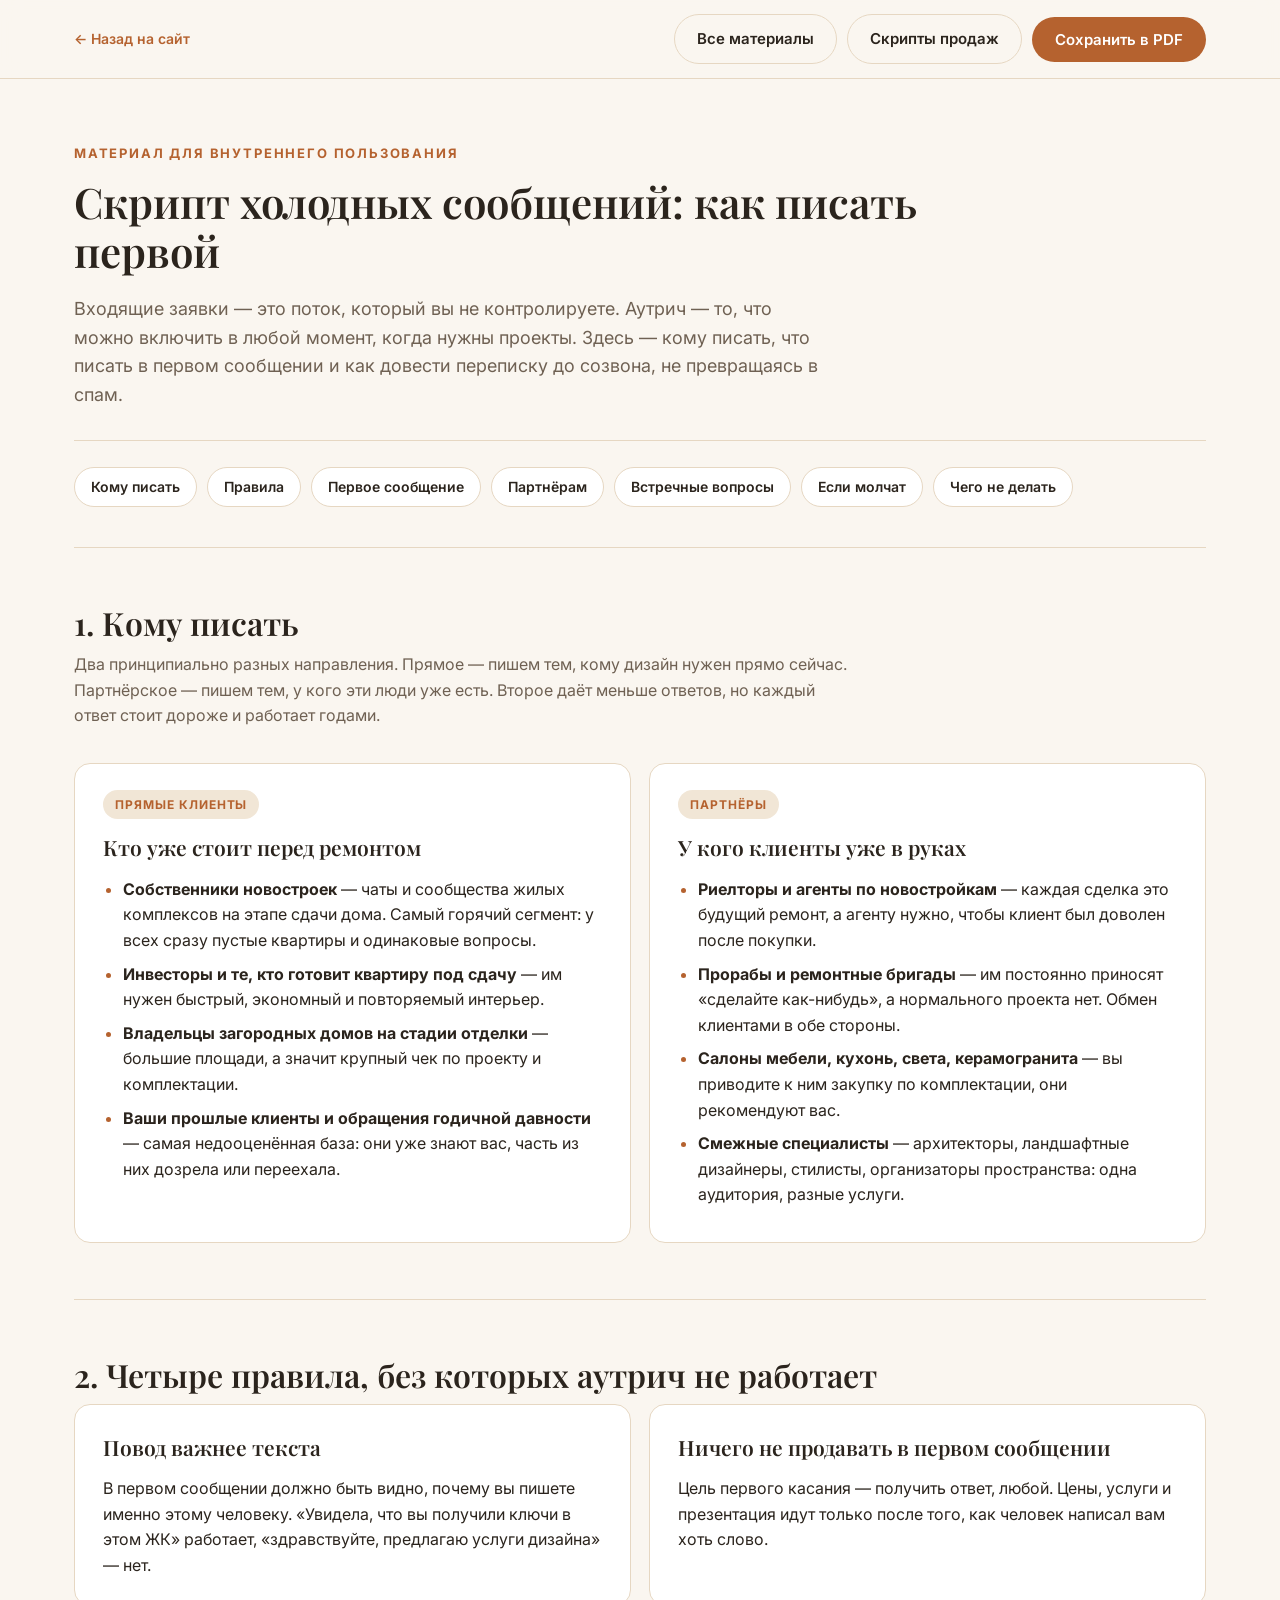
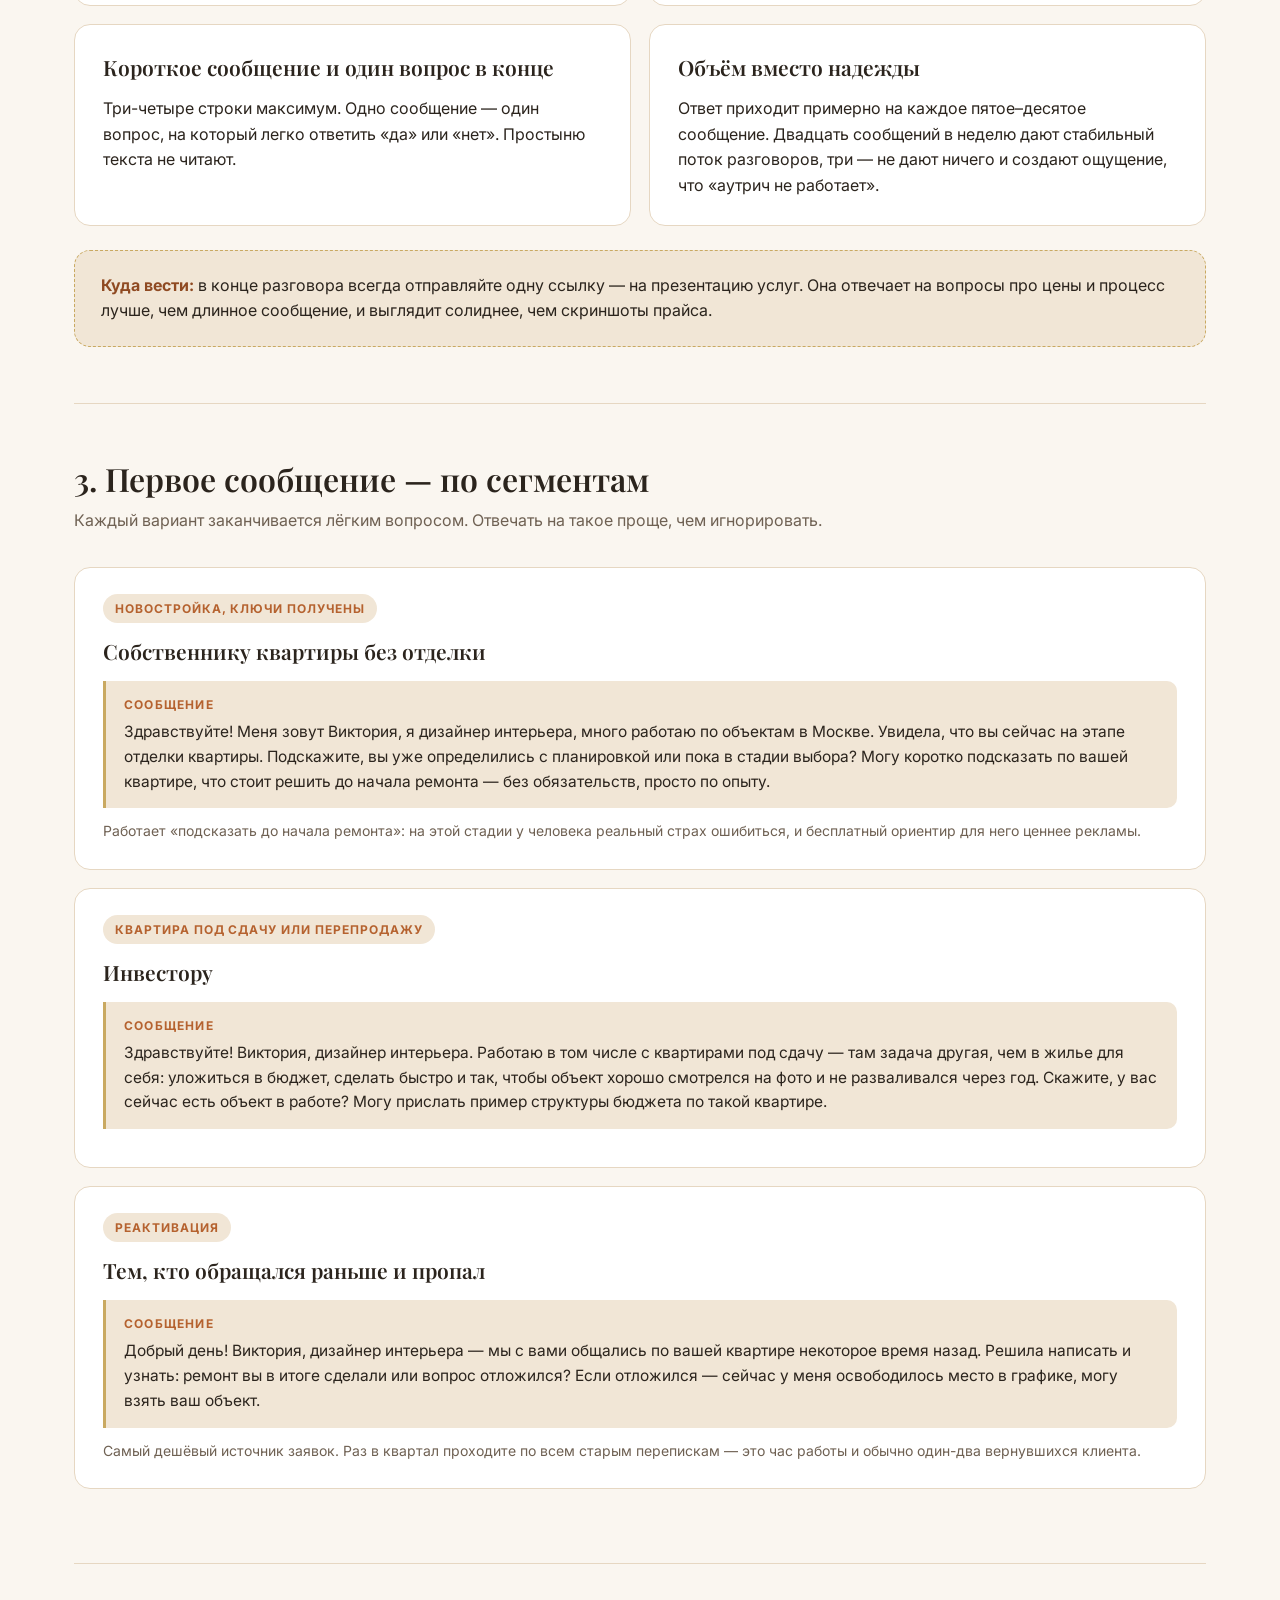
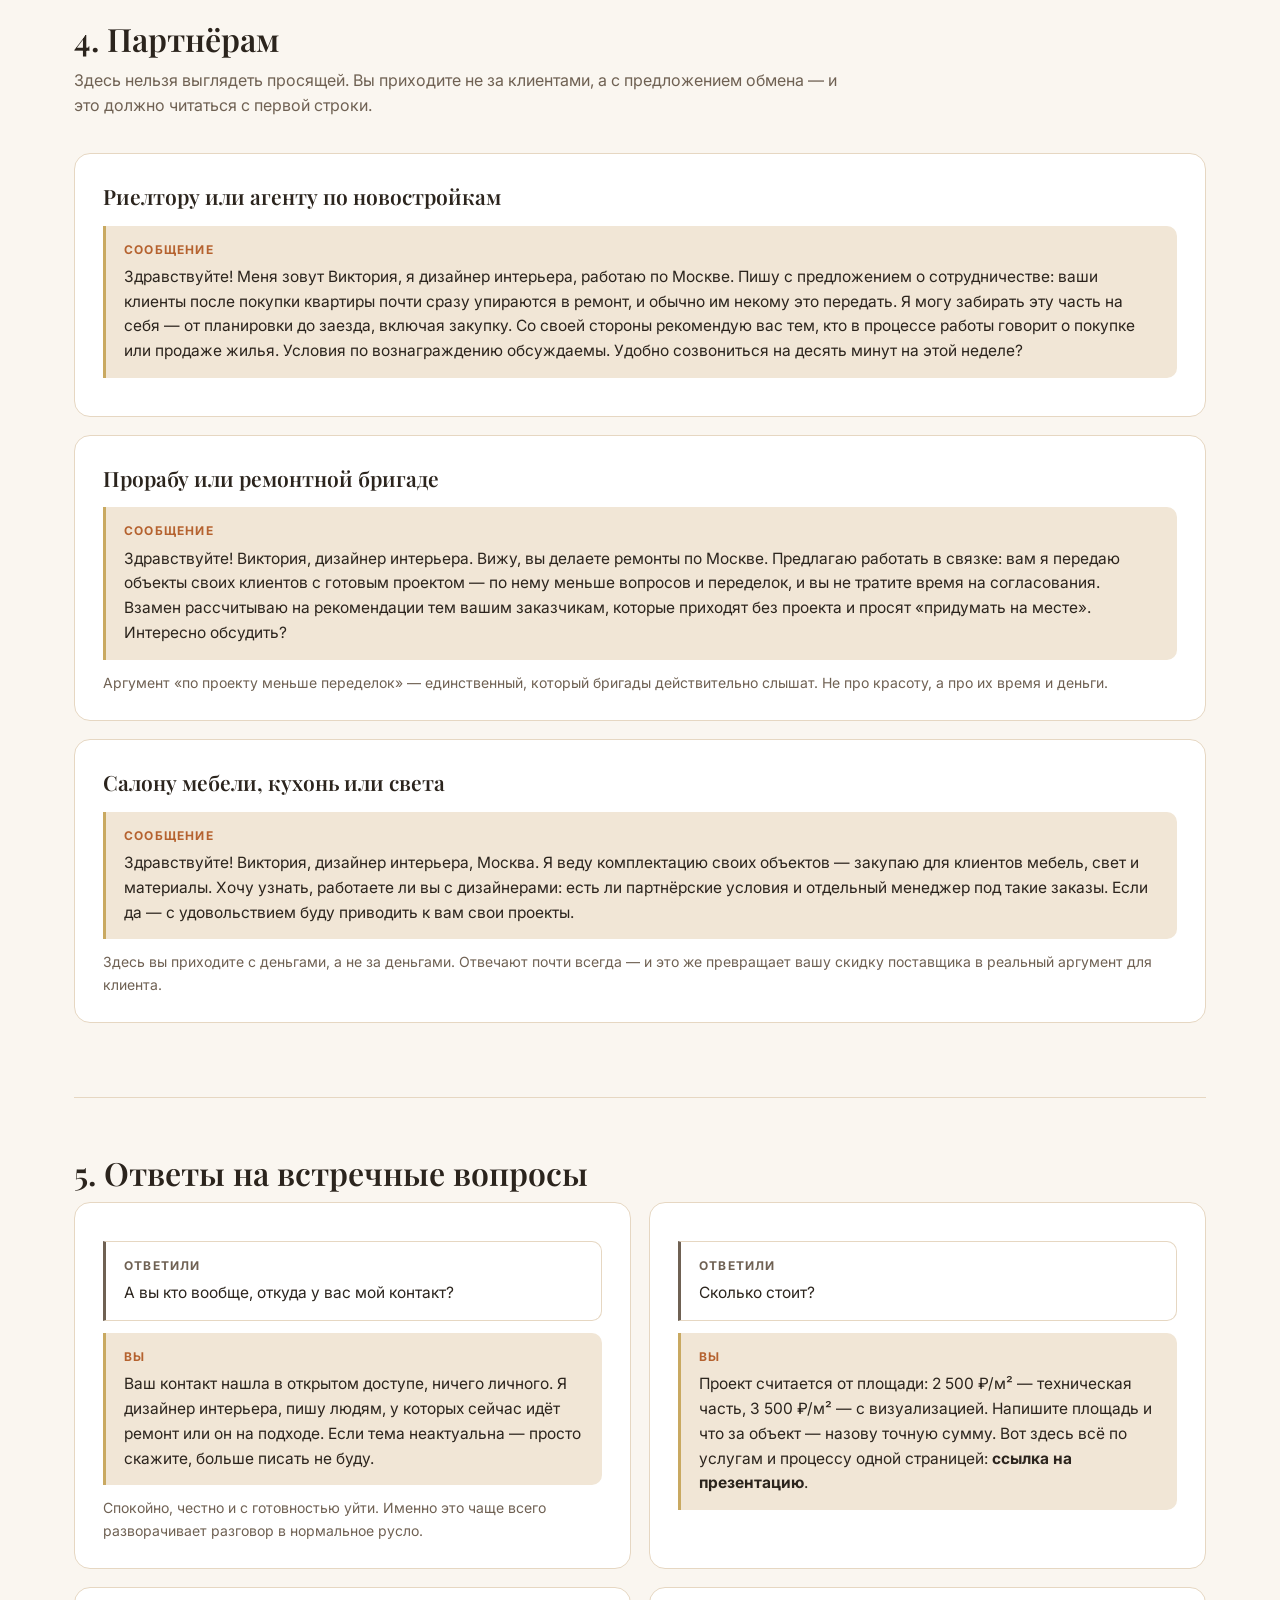
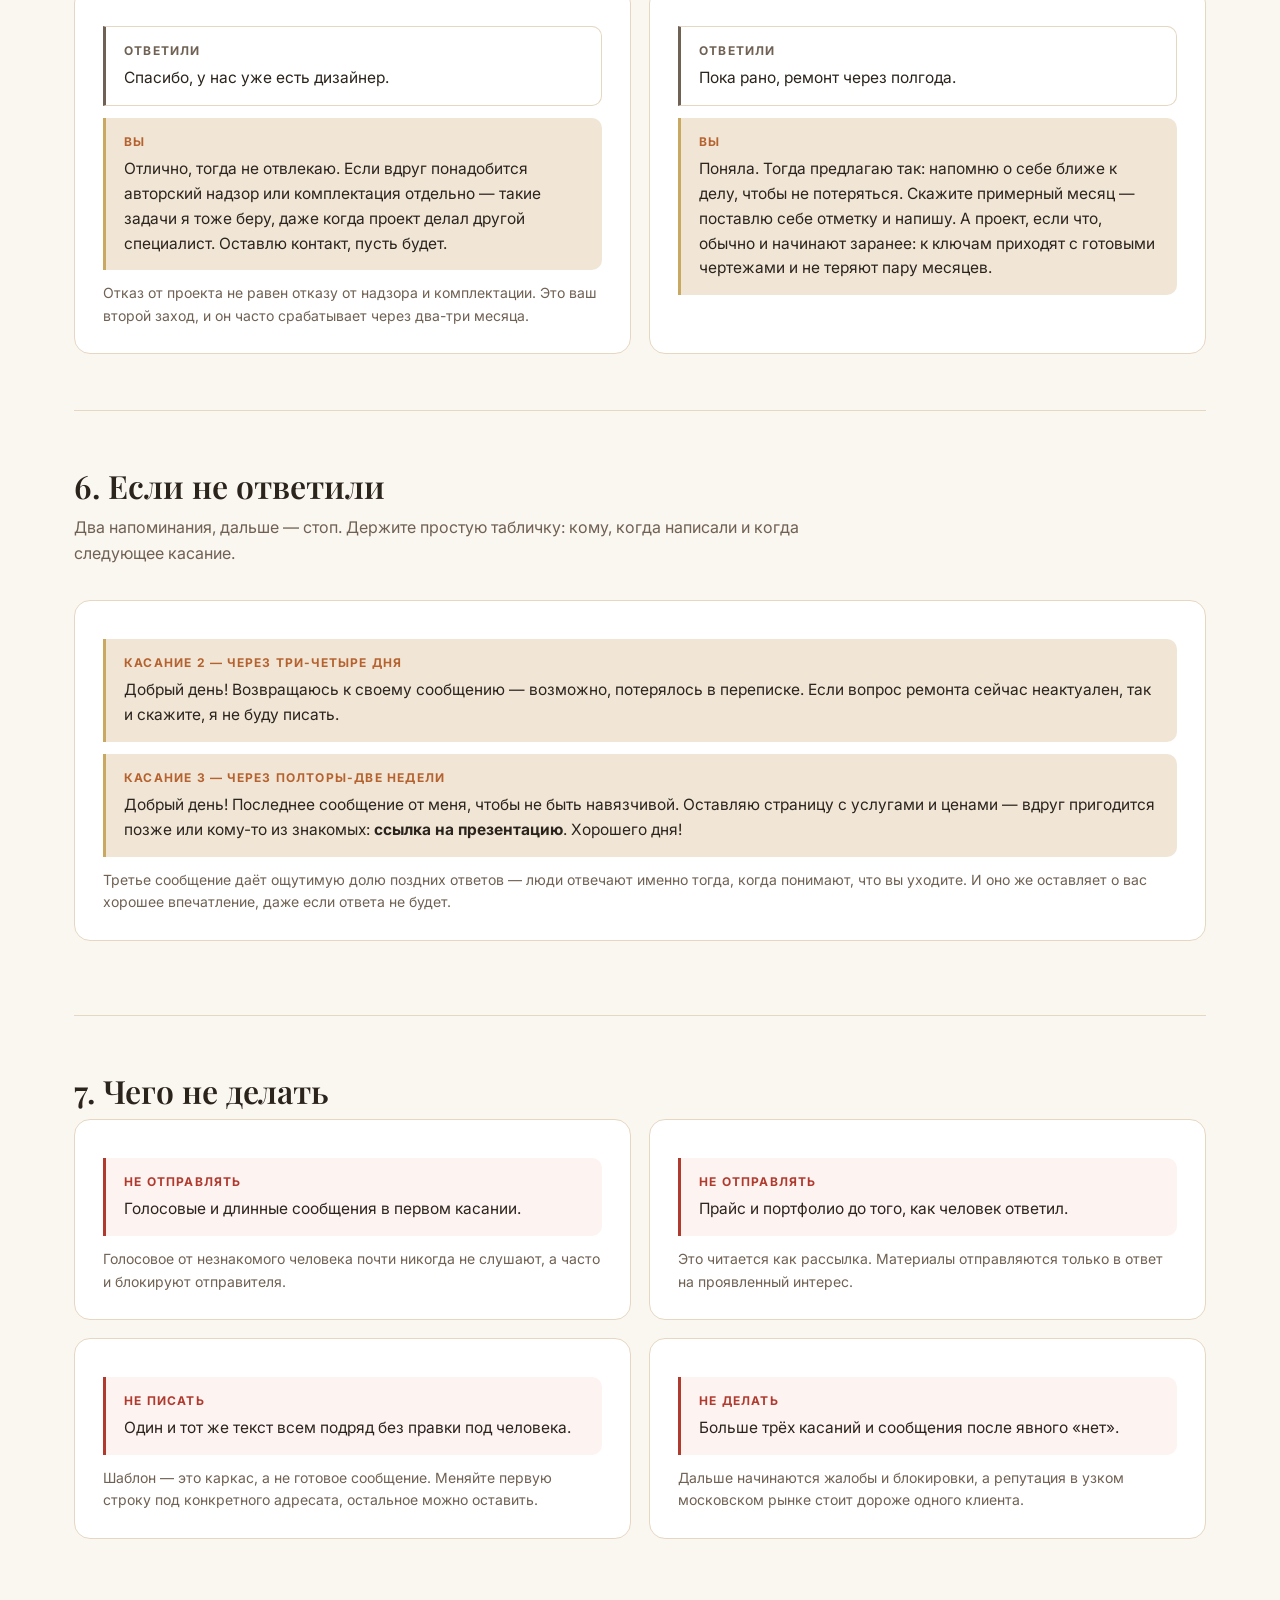
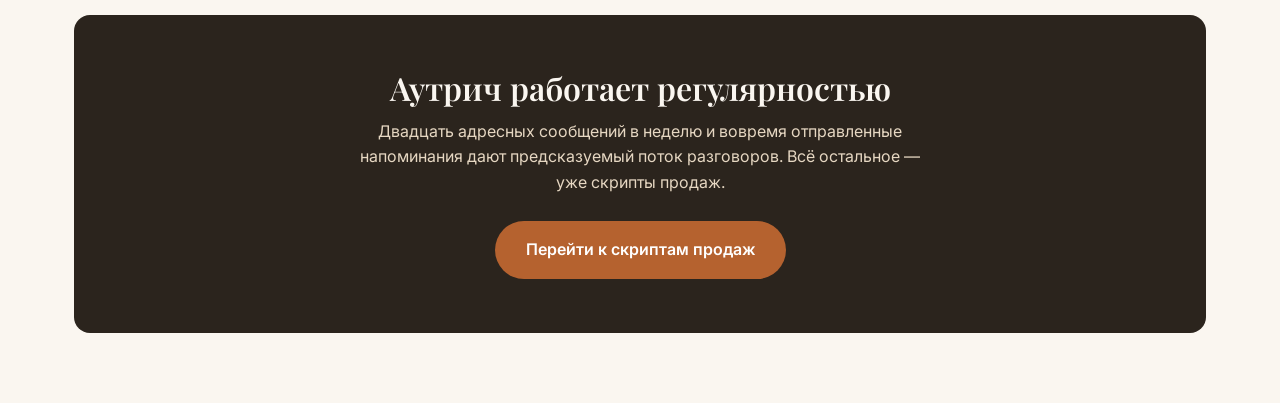
==== commit 0416ca0e: "Добавлена страница-хаб materials.html: три материала в одном месте Co-Authored-By: Claude Sonnet 5 <" ====
--- a/outreach.html
+++ b/outreach.html
@@ -18,6 +18,7 @@
   <div class="doc-bar__inner">
     <a href="index.html" class="doc-bar__back">← <span>Назад на сайт</span></a>
     <div class="doc-bar__actions">
+      <a href="materials.html" class="btn btn--ghost">Все материалы</a>
       <a href="scripts.html" class="btn btn--ghost">Скрипты продаж</a>
       <button class="btn btn--primary" onclick="window.print()">Сохранить в PDF</button>
     </div>
--- a/materials.css
+++ b/materials.css
@@ -191,6 +191,11 @@
 .cta-final h2 { color: var(--cream); font-size: 32px; margin-bottom: 12px; }
 .cta-final p { color: var(--stone); max-width: 560px; margin: 0 auto 26px; }
 
+@media (max-width: 560px) {
+  .doc-bar__actions .btn--ghost { display: none; }
+  .doc-bar__actions .btn { padding: 10px 16px; font-size: 14px; }
+}
+
 @media (max-width: 860px) {
   .grid-2, .grid-3 { grid-template-columns: 1fr; }
   .doc-hero h1 { font-size: 30px; }
@@ -211,3 +216,43 @@
   .cta-final p { color: var(--ink-soft); }
   a { text-decoration: none; }
 }
+
+/* Хаб-страница материалов */
+.hub-grid {
+  display: grid;
+  grid-template-columns: repeat(3, 1fr);
+  gap: 22px;
+  margin-top: 10px;
+}
+.hub-card {
+  background: var(--white);
+  border: 1px solid var(--stone);
+  border-radius: var(--radius);
+  padding: 30px 26px;
+  display: flex;
+  flex-direction: column;
+  transition: border-color 0.2s ease, transform 0.2s ease;
+}
+.hub-card:hover { border-color: var(--accent); transform: translateY(-3px); }
+.hub-card__num {
+  font-family: var(--font-head);
+  font-size: 15px;
+  font-weight: 700;
+  color: var(--accent);
+  margin-bottom: 14px;
+}
+.hub-card__title { font-family: var(--font-head); font-size: 23px; font-weight: 600; margin-bottom: 12px; }
+.hub-card__lead { color: var(--ink-soft); font-size: 15px; flex: 1; margin-bottom: 22px; }
+.hub-card__link {
+  display: inline-flex;
+  align-items: center;
+  gap: 8px;
+  font-weight: 600;
+  color: var(--accent);
+  font-size: 15px;
+}
+.hub-card__link:hover { color: var(--accent-dark); }
+
+@media (max-width: 860px) {
+  .hub-grid { grid-template-columns: 1fr; }
+}
